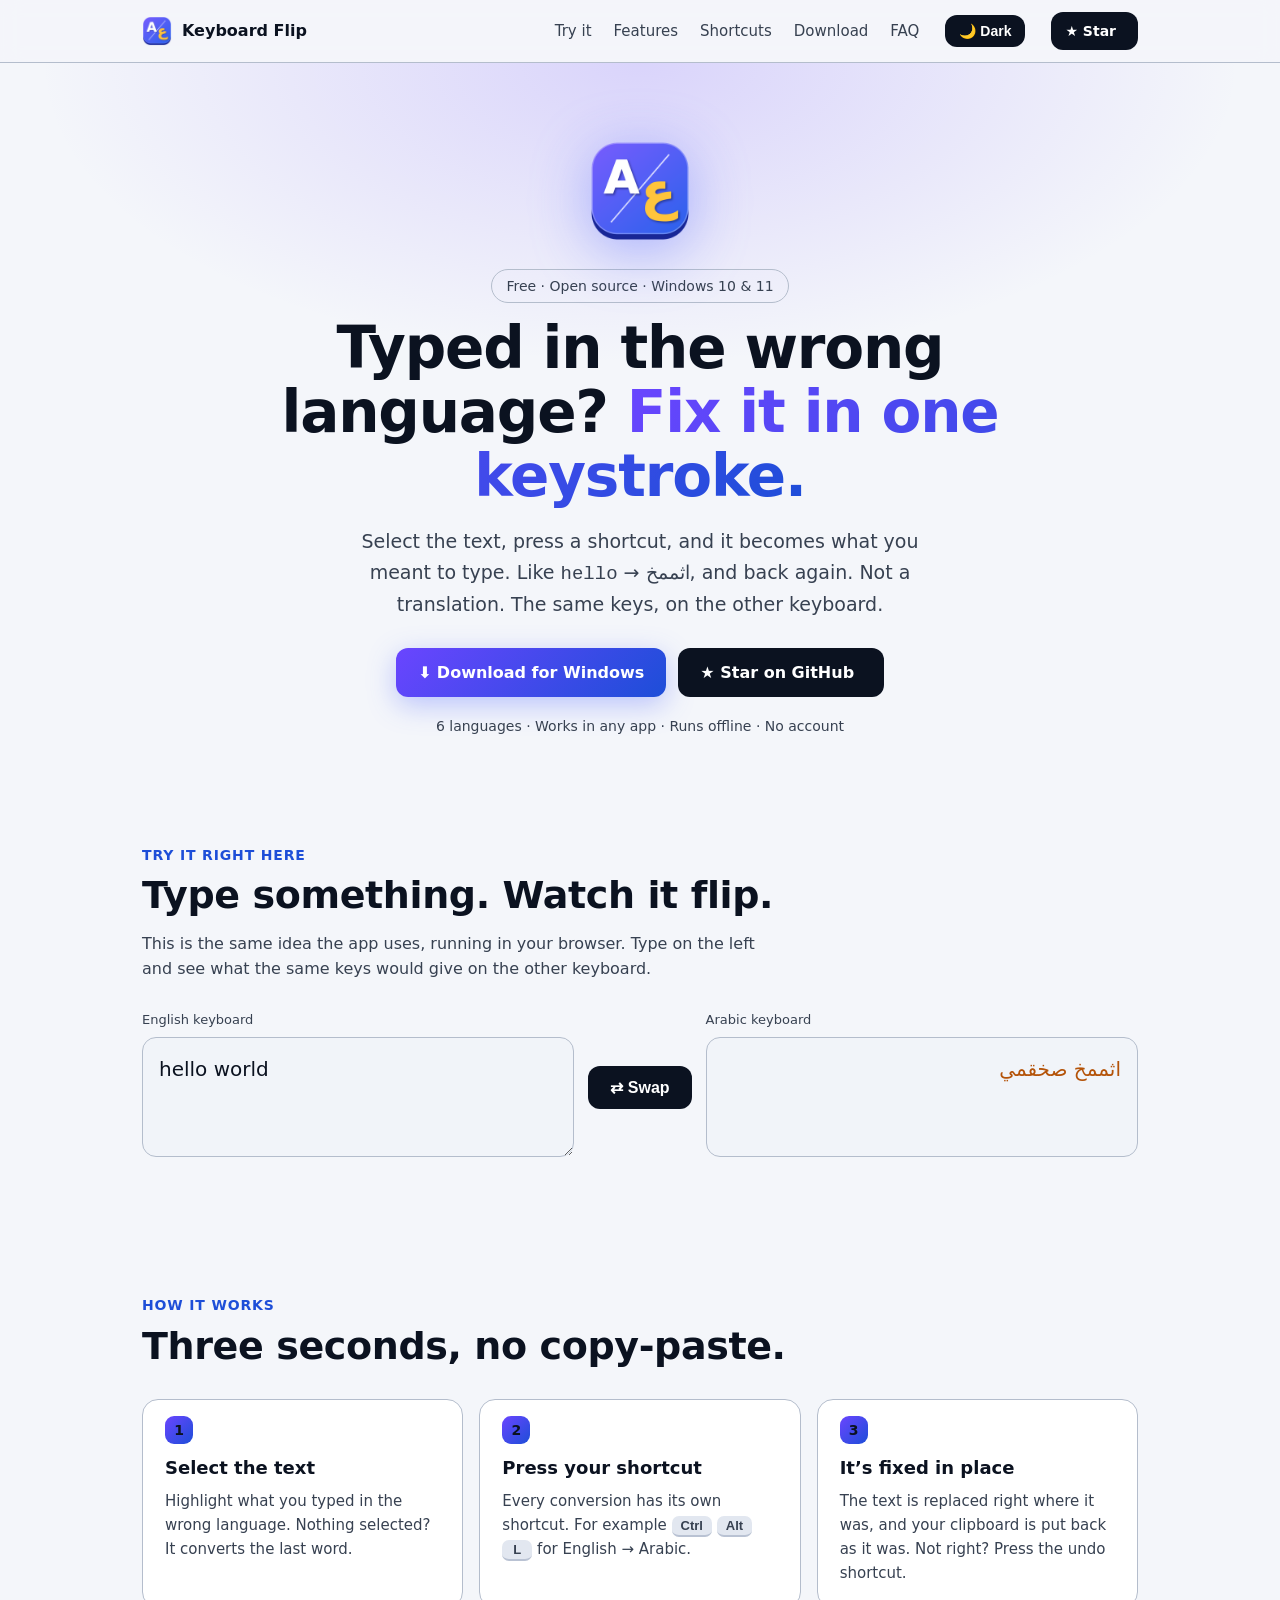
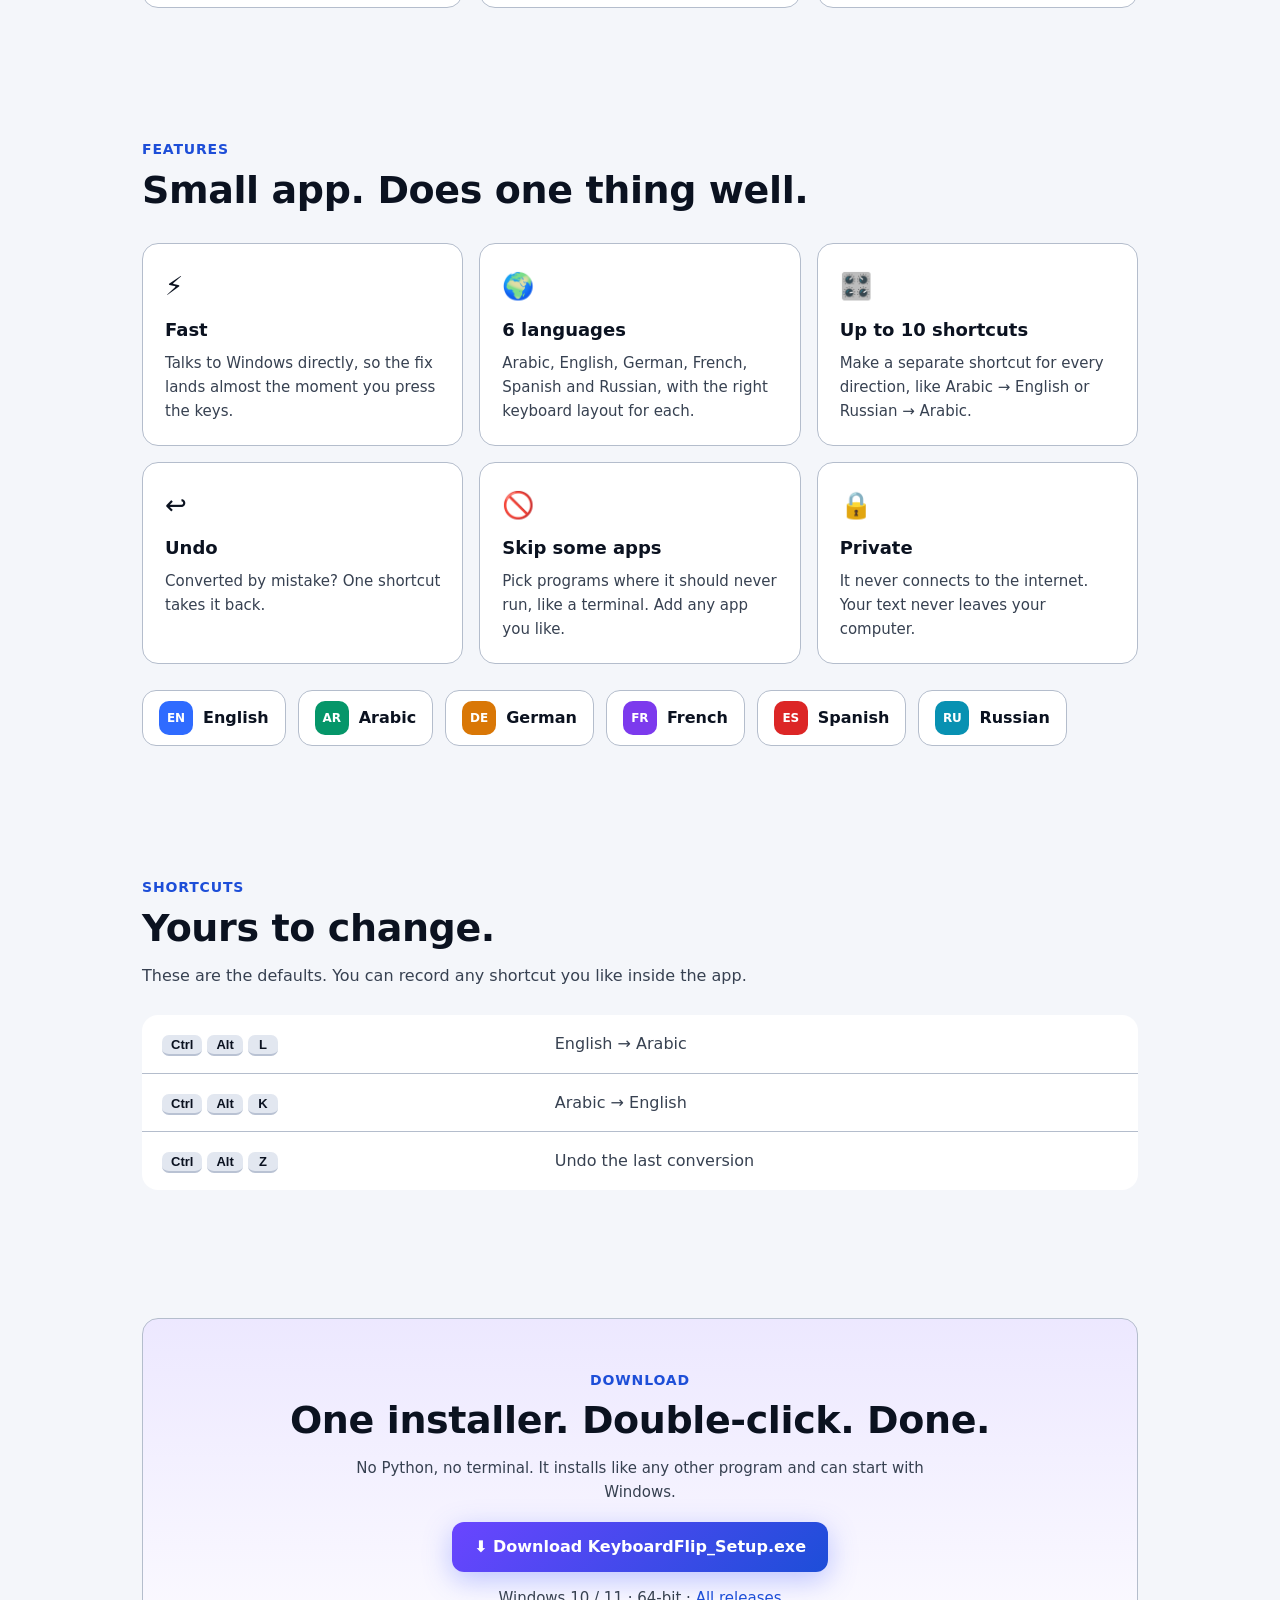
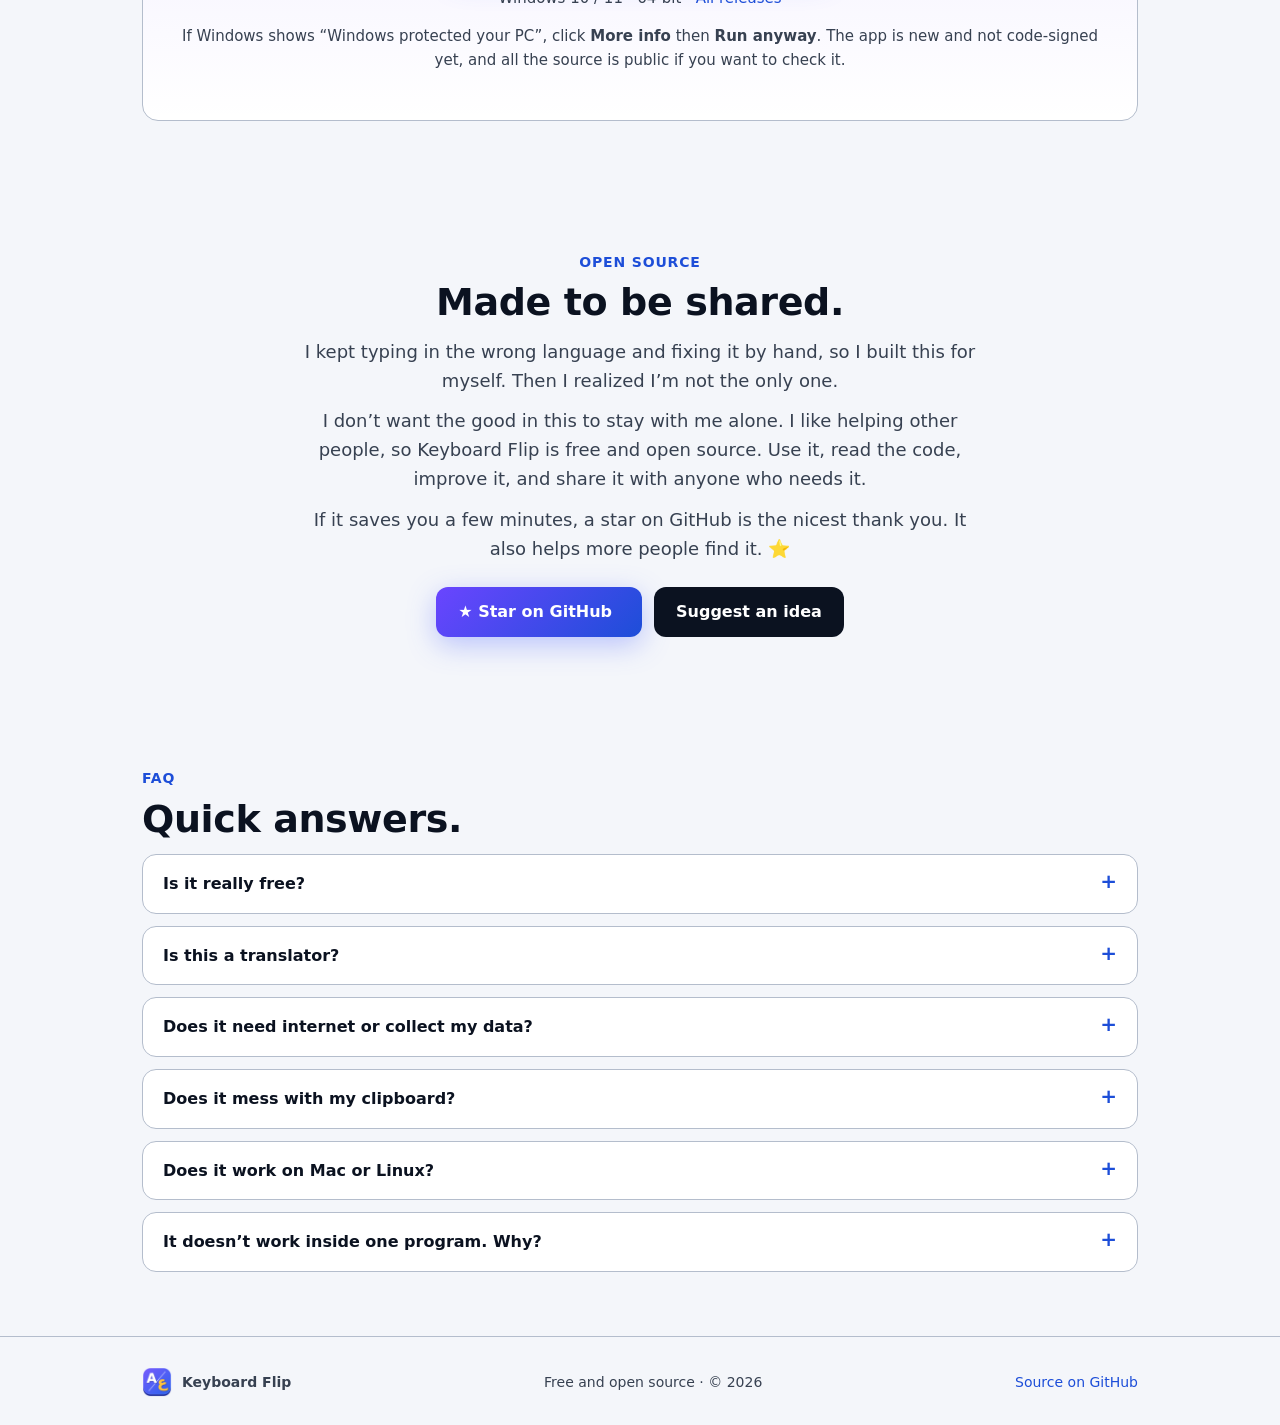
==== website/index.html @ e06ec310 "main" ====
<!DOCTYPE html>
<html lang="en">
<head>
<meta charset="utf-8">
<meta name="viewport" content="width=device-width, initial-scale=1">
<title>Keyboard Flip – Fix text typed in the wrong language</title>
<meta name="description" content="Typed in the wrong keyboard language? Select it, press a shortcut, and Keyboard Flip fixes it in place. Free, open-source Windows app for Arabic, English, German, French, Spanish and Russian.">
<meta property="og:title" content="Keyboard Flip">
<meta property="og:description" content="Fix text typed in the wrong keyboard language with one shortcut. Free and open source.">
<link rel="icon" href="logo.png">
<script>try{var t=localStorage.getItem("theme");if(!t)t=matchMedia("(prefers-color-scheme: light)").matches?"light":"dark";document.documentElement.dataset.theme=t}catch(e){document.documentElement.dataset.theme="dark"}</script>
<style>
:root{--bg:#0f1115;--card:#1a1d23;--line:#2a2e36;--text:#f3f4f6;--muted:#b8c0cc;--accent:#6d9bff;--amber:#ffc43d;--input:#12151a;--btn-bg:#fff;--btn-fg:#0b1220;--nav:rgba(15,17,21,.85);--kbd:#2b303a;--kbd-b:#1b1e25;--line-hover:#44495a;--grad:linear-gradient(135deg,#6a45ff,#1d4ed8);color-scheme:dark}
[data-theme="light"]{--bg:#f4f6fa;--card:#fff;--line:#b4bdcc;--text:#0b1220;--muted:#374151;--accent:#1d4ed8;--amber:#b45309;--input:#f1f4f9;--btn-bg:#0b1220;--btn-fg:#fff;--nav:rgba(244,246,250,.9);--kbd:#e2e7f0;--kbd-b:#b9c2d3;--line-hover:#9aa6bb;color-scheme:light}
*{box-sizing:border-box;margin:0}
html{scroll-behavior:smooth}
body{background:var(--bg);color:var(--text);font:16px/1.6 "Segoe UI",system-ui,-apple-system,Roboto,sans-serif}
a{color:inherit;text-decoration:none}
.wrap{max-width:1040px;margin:0 auto;padding:0 22px}
nav{position:sticky;top:0;z-index:5;background:var(--nav);backdrop-filter:blur(10px);border-bottom:1px solid var(--line)}
nav .wrap{display:flex;align-items:center;gap:26px;height:62px}
.brand{display:flex;align-items:center;gap:10px;font-weight:700}
.brand img{width:30px;height:30px}
nav .links{display:flex;gap:22px;margin-left:auto;color:var(--muted);font-size:15px}
nav .links a:hover{color:var(--text)}
.btn{display:inline-flex;align-items:center;gap:8px;padding:12px 22px;border-radius:12px;font-weight:600;border:0;background:var(--btn-bg);color:var(--btn-fg);transition:.15s;cursor:pointer;font-size:16px}
.btn:hover{opacity:.88;transform:translateY(-1px)}
.btn.primary{background:var(--grad);color:#fff;box-shadow:0 8px 28px rgba(76,100,255,.35)}
.btn.small{padding:8px 14px;font-size:14px}
.hero{padding:76px 0 40px;text-align:center;background:radial-gradient(600px 300px at 50% 0,rgba(124,92,255,.22),transparent)}
.hero img.logo{width:104px;height:104px;filter:drop-shadow(0 10px 30px rgba(80,100,255,.45))}
.pill{display:inline-block;margin:18px 0 14px;padding:5px 14px;border:1px solid var(--line);border-radius:99px;color:var(--muted);font-size:14px}
h1{font-size:clamp(34px,6vw,58px);line-height:1.1;letter-spacing:-.02em;max-width:780px;margin:0 auto}
h1 span{background:var(--grad);-webkit-background-clip:text;background-clip:text;color:transparent}
.lead{color:var(--muted);font-size:19px;max-width:620px;margin:18px auto 28px}
.cta{display:flex;gap:12px;justify-content:center;flex-wrap:wrap}
.meta{color:var(--muted);font-size:14px;margin-top:18px}
section{padding:64px 0}
.eyebrow{color:var(--accent);font-weight:600;font-size:14px;letter-spacing:.06em;text-transform:uppercase}
h2{font-size:clamp(26px,4vw,38px);line-height:1.2;margin:6px 0 12px;letter-spacing:-.01em}
.sub{color:var(--muted);max-width:620px}
.card{background:var(--card);border:1px solid var(--line);border-radius:16px;padding:22px}
.grid{display:grid;gap:16px;margin-top:30px}
.g3{grid-template-columns:repeat(auto-fit,minmax(260px,1fr))}
.card h3{font-size:18px;margin-bottom:6px}
.card p{color:var(--muted);font-size:15px}
.ico{font-size:26px;margin-bottom:8px}
.demo{display:grid;grid-template-columns:1fr auto 1fr;gap:14px;align-items:stretch;margin-top:28px}
.demo textarea,.demo .out{width:100%;min-height:120px;background:var(--input);border:1px solid var(--line);border-radius:14px;padding:16px;color:var(--text);font:20px/1.5 "Segoe UI",system-ui,sans-serif;resize:vertical}
.demo .out{color:var(--amber);white-space:pre-wrap;word-break:break-word}
.demo label{display:block;color:var(--muted);font-size:13px;margin-bottom:6px}
.swap{align-self:center}
kbd{display:inline-block;min-width:30px;padding:2px 9px;text-align:center;font:600 13px "Segoe UI",sans-serif;background:var(--kbd);border-radius:7px;border-bottom:2px solid var(--kbd-b)}
.steps{counter-reset:s}
.steps .card{position:relative;padding-top:54px}
.steps .card:before{counter-increment:s;content:counter(s);position:absolute;top:16px;left:22px;width:28px;height:28px;border-radius:9px;background:var(--grad);display:grid;place-items:center;font-weight:700;font-size:14px}
.chips{display:flex;flex-wrap:wrap;gap:12px;margin-top:26px}
.chip{display:flex;align-items:center;gap:10px;padding:10px 16px;background:var(--card);border:1px solid var(--line);border-radius:14px;font-weight:600}
.chip b{display:grid;place-items:center;width:34px;height:34px;border-radius:10px;font-size:12px;color:#fff}
table{width:100%;border-collapse:collapse;margin-top:26px;background:var(--card);border-radius:16px;overflow:hidden}
td{padding:16px 20px;border-bottom:1px solid var(--line);vertical-align:top}
tr:last-child td{border:0}
td:last-child{color:var(--muted)}
.table-wrap{overflow-x:auto}
.os{text-align:center;padding:48px 24px;background:linear-gradient(180deg,rgba(124,92,255,.14),transparent),var(--card)}
.os .btn{margin-top:18px}
.note{color:var(--muted);font-size:14px;margin-top:14px}
.love{text-align:center;max-width:720px;margin:0 auto}
.love p{color:var(--muted);font-size:18px;margin:12px 0}
.love .cta{margin-top:24px}
details{background:var(--card);border:1px solid var(--line);border-radius:14px;padding:16px 20px;margin-top:12px}
summary{cursor:pointer;font-weight:600;list-style:none;display:flex;justify-content:space-between;gap:12px}
summary:after{content:"+";color:var(--accent);font-size:20px;line-height:1}
details[open] summary:after{content:"–"}
details p{color:var(--muted);margin-top:10px}
footer{border-top:1px solid var(--line);padding:30px 0;color:var(--muted);font-size:14px}
footer .wrap{display:flex;justify-content:space-between;gap:14px;flex-wrap:wrap;align-items:center}
@media(max-width:760px){nav .links{display:none}nav #theme{margin-left:auto}.demo{grid-template-columns:1fr}.swap{justify-self:center}}
</style>
</head>
<body>

<nav><div class="wrap">
  <a class="brand" href="#top"><img src="logo.png" alt="Keyboard Flip logo">Keyboard Flip</a>
  <div class="links"><a href="#demo">Try it</a><a href="#features">Features</a><a href="#shortcuts">Shortcuts</a><a href="#download">Download</a><a href="#faq">FAQ</a></div>
  <button class="btn small" id="theme" type="button" aria-label="Switch between light and dark mode"></button>
  <a class="btn small" href="https://github.com/yousseifindx5/keyboard-flip" target="_blank" rel="noopener">★ Star <span id="starsNav"></span></a>
</div></nav>

<header class="hero" id="top"><div class="wrap">
  <img class="logo" src="logo.png" alt="Keyboard Flip logo">
  <div><span class="pill">Free · Open source · Windows 10 &amp; 11</span></div>
  <h1>Typed in the wrong language? <span>Fix it in one keystroke.</span></h1>
  <p class="lead">Select the text, press a shortcut, and it becomes what you meant to type. Like <code>hello</code> → <code>اثممخ</code>, and back again. Not a translation. The same keys, on the other keyboard.</p>
  <div class="cta">
    <a class="btn primary" href="#download">⬇ Download for Windows</a>
    <a class="btn" href="https://github.com/yousseifindx5/keyboard-flip" target="_blank" rel="noopener">★ Star on GitHub <span id="stars"></span></a>
  </div>
  <p class="meta">6 languages · Works in any app · Runs offline · No account</p>
</div></header>

<section id="demo"><div class="wrap">
  <span class="eyebrow">Try it right here</span>
  <h2>Type something. Watch it flip.</h2>
  <p class="sub">This is the same idea the app uses, running in your browser. Type on the left and see what the same keys would give on the other keyboard.</p>
  <div class="demo">
    <div><label id="fromLabel">English keyboard</label><textarea id="inp" spellcheck="false">hello world</textarea></div>
    <button class="btn swap" id="swap" type="button" title="Swap direction">⇄ Swap</button>
    <div><label id="toLabel">Arabic keyboard</label><div class="out" id="out" dir="auto"></div></div>
  </div>
</div></section>

<section id="how"><div class="wrap">
  <span class="eyebrow">How it works</span>
  <h2>Three seconds, no copy-paste.</h2>
  <div class="grid g3 steps">
    <div class="card"><h3>Select the text</h3><p>Highlight what you typed in the wrong language. Nothing selected? It converts the last word.</p></div>
    <div class="card"><h3>Press your shortcut</h3><p>Every conversion has its own shortcut. For example <kbd>Ctrl</kbd> <kbd>Alt</kbd> <kbd>L</kbd> for English → Arabic.</p></div>
    <div class="card"><h3>It’s fixed in place</h3><p>The text is replaced right where it was, and your clipboard is put back as it was. Not right? Press the undo shortcut.</p></div>
  </div>
</div></section>

<section id="features"><div class="wrap">
  <span class="eyebrow">Features</span>
  <h2>Small app. Does one thing well.</h2>
  <div class="grid g3">
    <div class="card"><div class="ico">⚡</div><h3>Fast</h3><p>Talks to Windows directly, so the fix lands almost the moment you press the keys.</p></div>
    <div class="card"><div class="ico">🌍</div><h3>6 languages</h3><p>Arabic, English, German, French, Spanish and Russian, with the right keyboard layout for each.</p></div>
    <div class="card"><div class="ico">🎛️</div><h3>Up to 10 shortcuts</h3><p>Make a separate shortcut for every direction, like Arabic → English or Russian → Arabic.</p></div>
    <div class="card"><div class="ico">↩️</div><h3>Undo</h3><p>Converted by mistake? One shortcut takes it back.</p></div>
    <div class="card"><div class="ico">🚫</div><h3>Skip some apps</h3><p>Pick programs where it should never run, like a terminal. Add any app you like.</p></div>
    <div class="card"><div class="ico">🔒</div><h3>Private</h3><p>It never connects to the internet. Your text never leaves your computer.</p></div>
  </div>
  <div class="chips">
    <div class="chip"><b style="background:#2f6bff">EN</b>English</div>
    <div class="chip"><b style="background:#059669">AR</b>Arabic</div>
    <div class="chip"><b style="background:#d97706">DE</b>German</div>
    <div class="chip"><b style="background:#7c3aed">FR</b>French</div>
    <div class="chip"><b style="background:#dc2626">ES</b>Spanish</div>
    <div class="chip"><b style="background:#0891b2">RU</b>Russian</div>
  </div>
</div></section>

<section id="shortcuts"><div class="wrap">
  <span class="eyebrow">Shortcuts</span>
  <h2>Yours to change.</h2>
  <p class="sub">These are the defaults. You can record any shortcut you like inside the app.</p>
  <div class="table-wrap"><table>
    <tr><td><kbd>Ctrl</kbd> <kbd>Alt</kbd> <kbd>L</kbd></td><td>English → Arabic</td></tr>
    <tr><td><kbd>Ctrl</kbd> <kbd>Alt</kbd> <kbd>K</kbd></td><td>Arabic → English</td></tr>
    <tr><td><kbd>Ctrl</kbd> <kbd>Alt</kbd> <kbd>Z</kbd></td><td>Undo the last conversion</td></tr>
  </table></div>
</div></section>

<section id="download"><div class="wrap">
  <div class="card os">
    <span class="eyebrow">Download</span>
    <h2>One installer. Double-click. Done.</h2>
    <p class="sub" style="margin:0 auto">No Python, no terminal. It installs like any other program and can start with Windows.</p>
    <a class="btn primary" href="https://github.com/yousseifindx5/keyboard-flip/releases/latest/download/KeyboardFlip_Setup.exe">⬇ Download KeyboardFlip_Setup.exe</a>
    <p class="note">Windows 10 / 11 · 64-bit · <a href="https://github.com/yousseifindx5/keyboard-flip/releases/latest" target="_blank" rel="noopener" style="color:var(--accent)">All releases</a></p>
    <p class="note">If Windows shows “Windows protected your PC”, click <b>More info</b> then <b>Run anyway</b>. The app is new and not code-signed yet, and all the source is public if you want to check it.</p>
  </div>
</div></section>

<section id="open"><div class="wrap love">
  <span class="eyebrow">Open source</span>
  <h2>Made to be shared.</h2>
  <p>I kept typing in the wrong language and fixing it by hand, so I built this for myself. Then I realized I’m not the only one.</p>
  <p>I don’t want the good in this to stay with me alone. I like helping other people, so Keyboard Flip is free and open source. Use it, read the code, improve it, and share it with anyone who needs it.</p>
  <p>If it saves you a few minutes, a star on GitHub is the nicest thank you. It also helps more people find it. ⭐</p>
  <div class="cta">
    <a class="btn primary" href="https://github.com/yousseifindx5/keyboard-flip" target="_blank" rel="noopener">★ Star on GitHub <span id="starsBig"></span></a>
    <a class="btn" href="mailto:yousseifindx5@gmail.com?subject=Keyboard%20Flip%20idea">Suggest an idea</a>
  </div>
</div></section>

<section id="faq"><div class="wrap">
  <span class="eyebrow">FAQ</span>
  <h2>Quick answers.</h2>
  <details><summary>Is it really free?</summary><p>Yes. It’s free and open source. No ads, no account, no paid version.</p></details>
  <details><summary>Is this a translator?</summary><p>No. It doesn’t change the meaning. It re-types the same key presses on another keyboard layout, which is exactly what you need after typing with the wrong language on.</p></details>
  <details><summary>Does it need internet or collect my data?</summary><p>No. It works fully offline and never sends your text anywhere. It only reads your selection when you press the shortcut.</p></details>
  <details><summary>Does it mess with my clipboard?</summary><p>It briefly uses the clipboard to copy and paste, then restores your previous text. Images or files you had copied are not restored.</p></details>
  <details><summary>Does it work on Mac or Linux?</summary><p>Not yet. For now it’s Windows 10 and 11 only.</p></details>
  <details><summary>It doesn’t work inside one program. Why?</summary><p>Programs running as Administrator block other apps from sending keys to them. Run Keyboard Flip as Administrator too, or check that the program isn’t in your excluded list.</p></details>
</div></section>

<footer><div class="wrap">
  <a class="brand" href="#top"><img src="logo.png" alt="">Keyboard Flip</a>
  <span>Free and open source · © <span id="year">2026</span></span>
  <a href="https://github.com/yousseifindx5/keyboard-flip" target="_blank" rel="noopener" style="color:var(--accent)">Source on GitHub</a>
</div></footer>

<script>
// ---- live demo: same keys, other keyboard (English US <-> Arabic 101, lowercase keys)
var EN="` 1 2 3 4 5 6 7 8 9 0 - = q w e r t y u i o p [ ] \\ a s d f g h j k l ; ' z x c v b n m , . /".split(" ");
var AR="ذ 1 2 3 4 5 6 7 8 9 0 - = ض ص ث ق ف غ ع ه خ ح ج د \\ ش س ي ب ل ا ت ن م ك ط ئ ء ؤ ر لا ى ة و ز ظ".split(" ");
var toAr={},toEn={};
EN.forEach(function(k,i){toAr[k]=AR[i];if(/[^\d\-=\\]/.test(AR[i]))toEn[AR[i]]=k});
var dir="en", inp=document.getElementById("inp"), out=document.getElementById("out");
function conv(t){
  var m=dir==="en"?toAr:toEn,r="",i=0;
  while(i<t.length){
    var two=t.substr(i,2);
    if(dir==="ar"&&toEn[two]){r+=toEn[two];i+=2;continue}
    var c=t[i],l=dir==="en"?c.toLowerCase():c;
    r+=m.hasOwnProperty(l)?m[l]:c;i++;
  }
  return r;
}
function render(){
  out.textContent=conv(inp.value);
  document.getElementById("fromLabel").textContent=dir==="en"?"English keyboard":"Arabic keyboard";
  document.getElementById("toLabel").textContent=dir==="en"?"Arabic keyboard":"English keyboard";
  inp.dir=dir==="en"?"ltr":"rtl";
}
inp.addEventListener("input",render);
document.getElementById("swap").addEventListener("click",function(){
  var o=conv(inp.value);dir=dir==="en"?"ar":"en";inp.value=o;render();
});
render();

// ---- GitHub star count (fails silently if offline or rate-limited)
fetch("https://api.github.com/repos/yousseifindx5/keyboard-flip").then(function(r){return r.json()}).then(function(d){
  if(typeof d.stargazers_count==="number"){
    ["stars","starsNav","starsBig"].forEach(function(id){
      var e=document.getElementById(id);if(e)e.textContent="· "+d.stargazers_count;
    });
  }
}).catch(function(){});
document.getElementById("year").textContent=new Date().getFullYear();

// ---- light / dark toggle (remembers your choice)
var themeBtn=document.getElementById("theme");
function paintTheme(){var light=document.documentElement.dataset.theme==="light";themeBtn.textContent=light?"🌙 Dark":"☀️ Light";themeBtn.title=light?"Switch to dark mode":"Switch to light mode"}
themeBtn.addEventListener("click",function(){
  var next=document.documentElement.dataset.theme==="light"?"dark":"light";
  document.documentElement.dataset.theme=next;
  try{localStorage.setItem("theme",next)}catch(e){}
  paintTheme();
});
paintTheme();
</script>
</body>
</html>
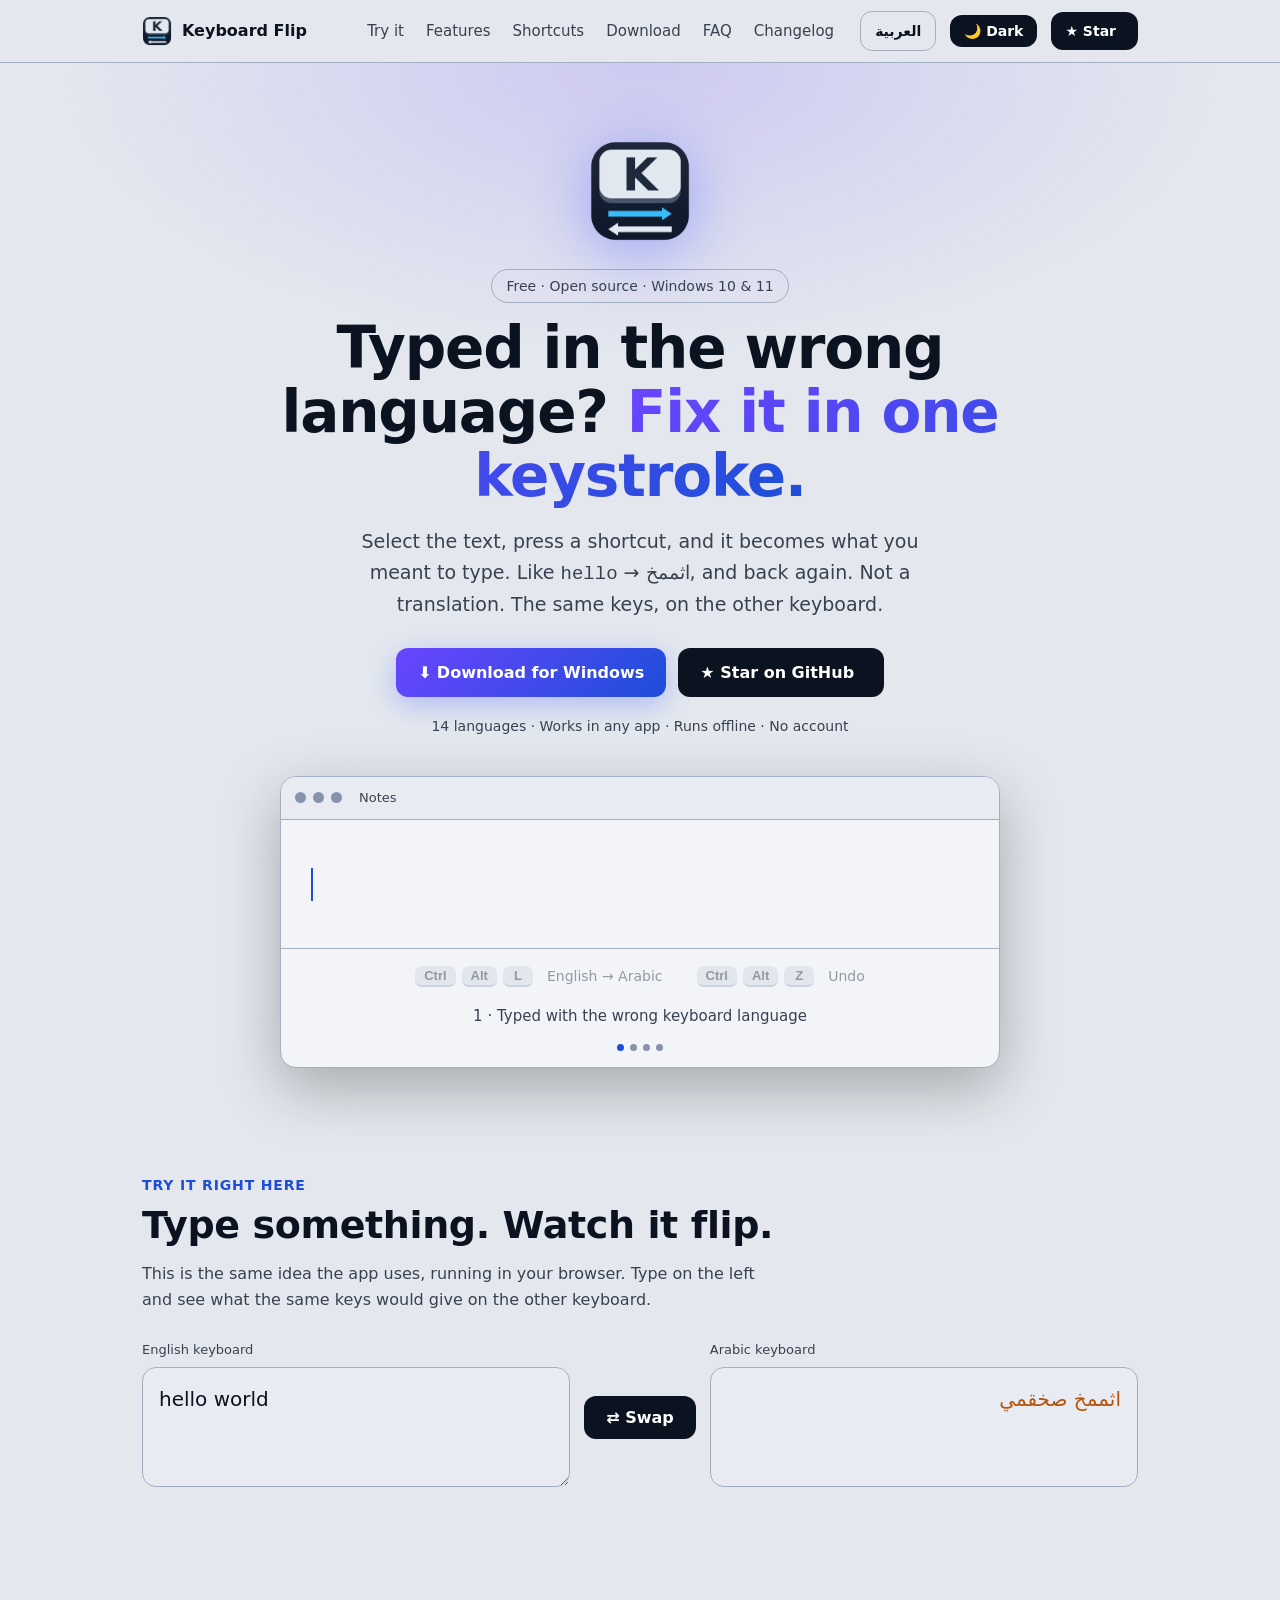
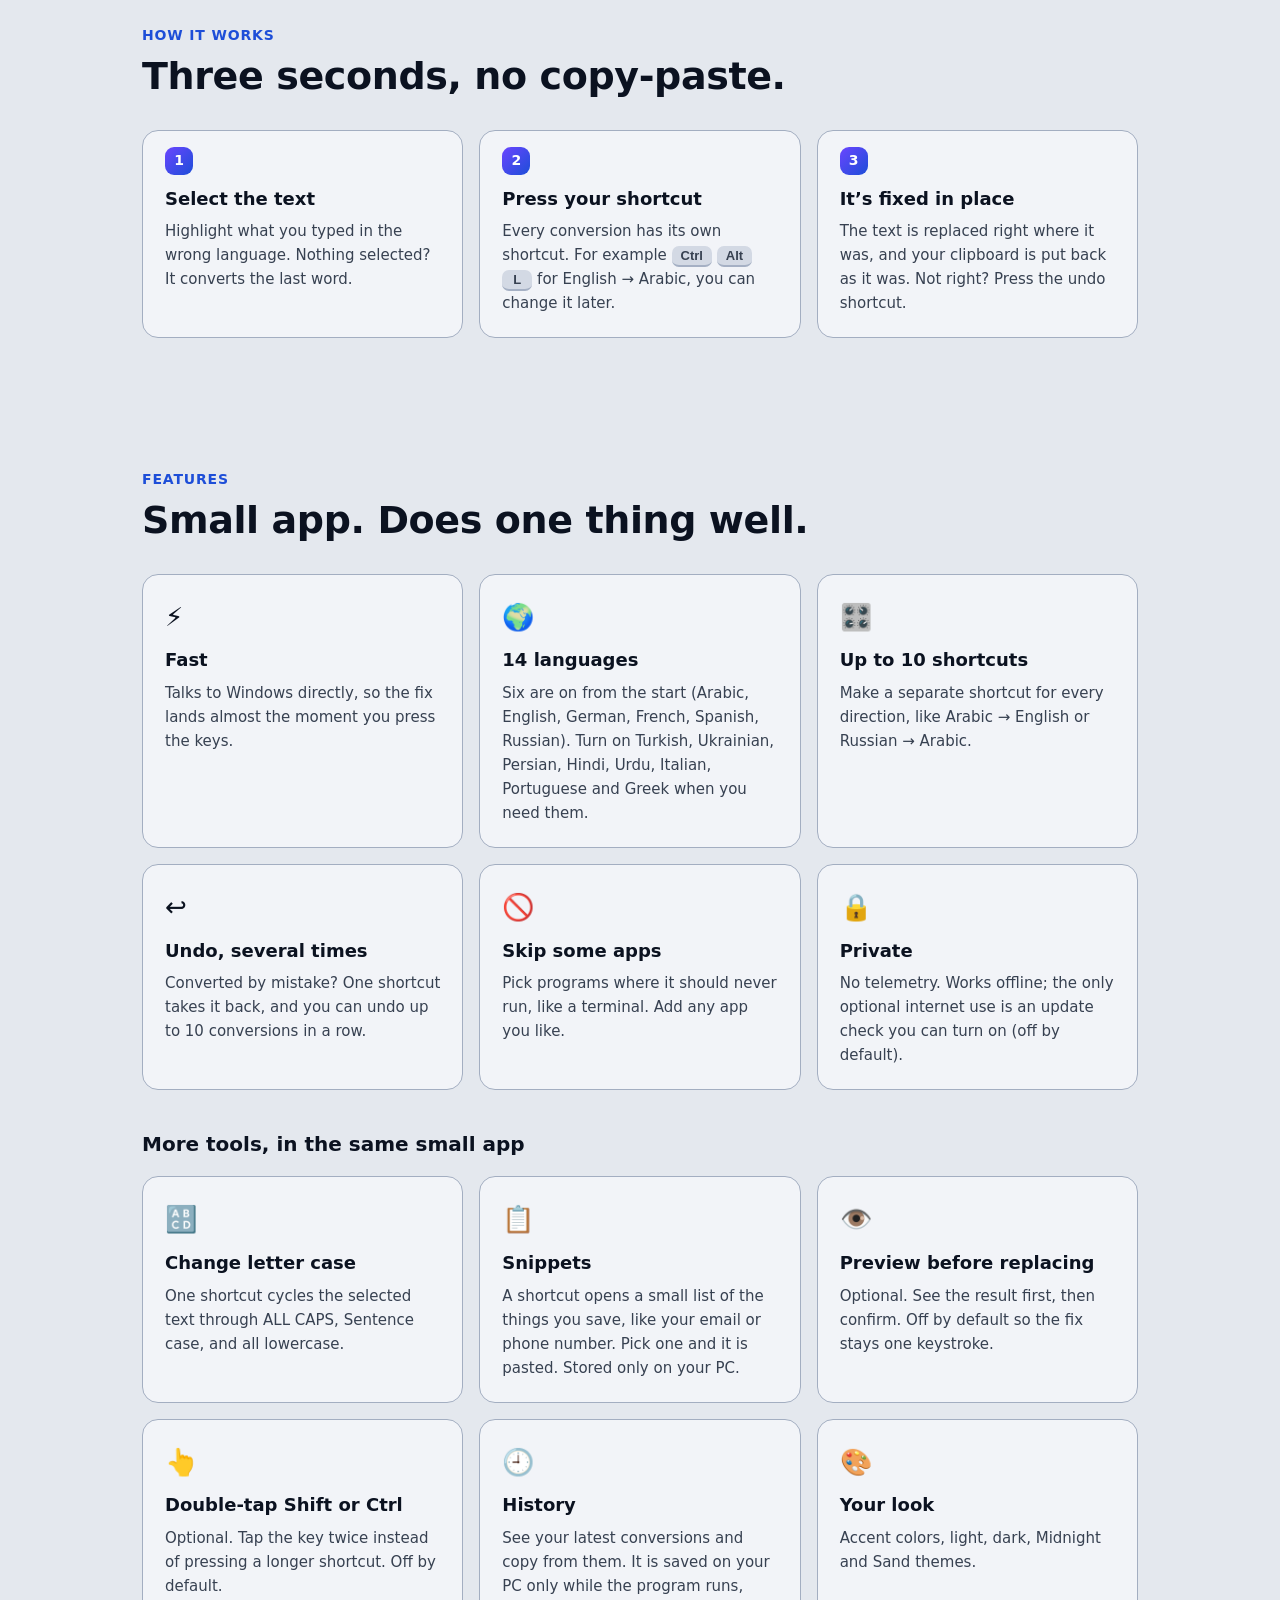
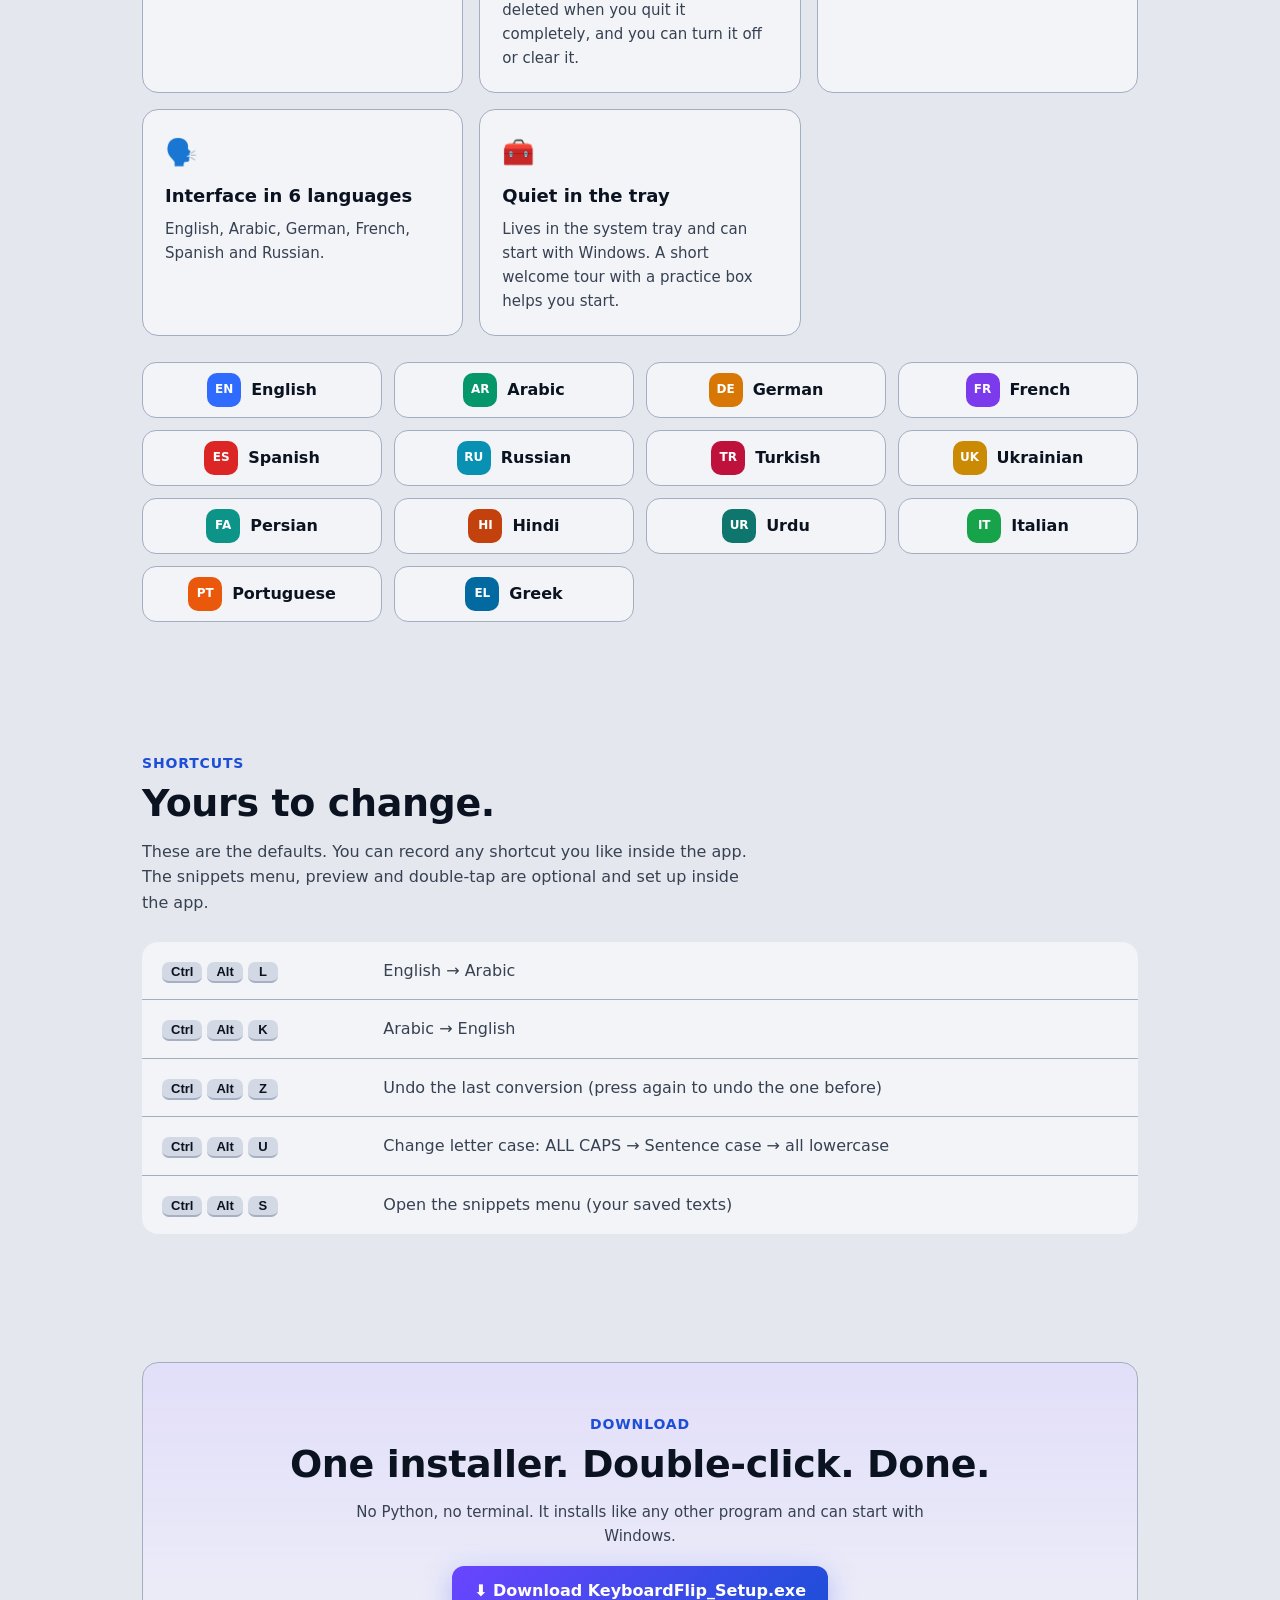
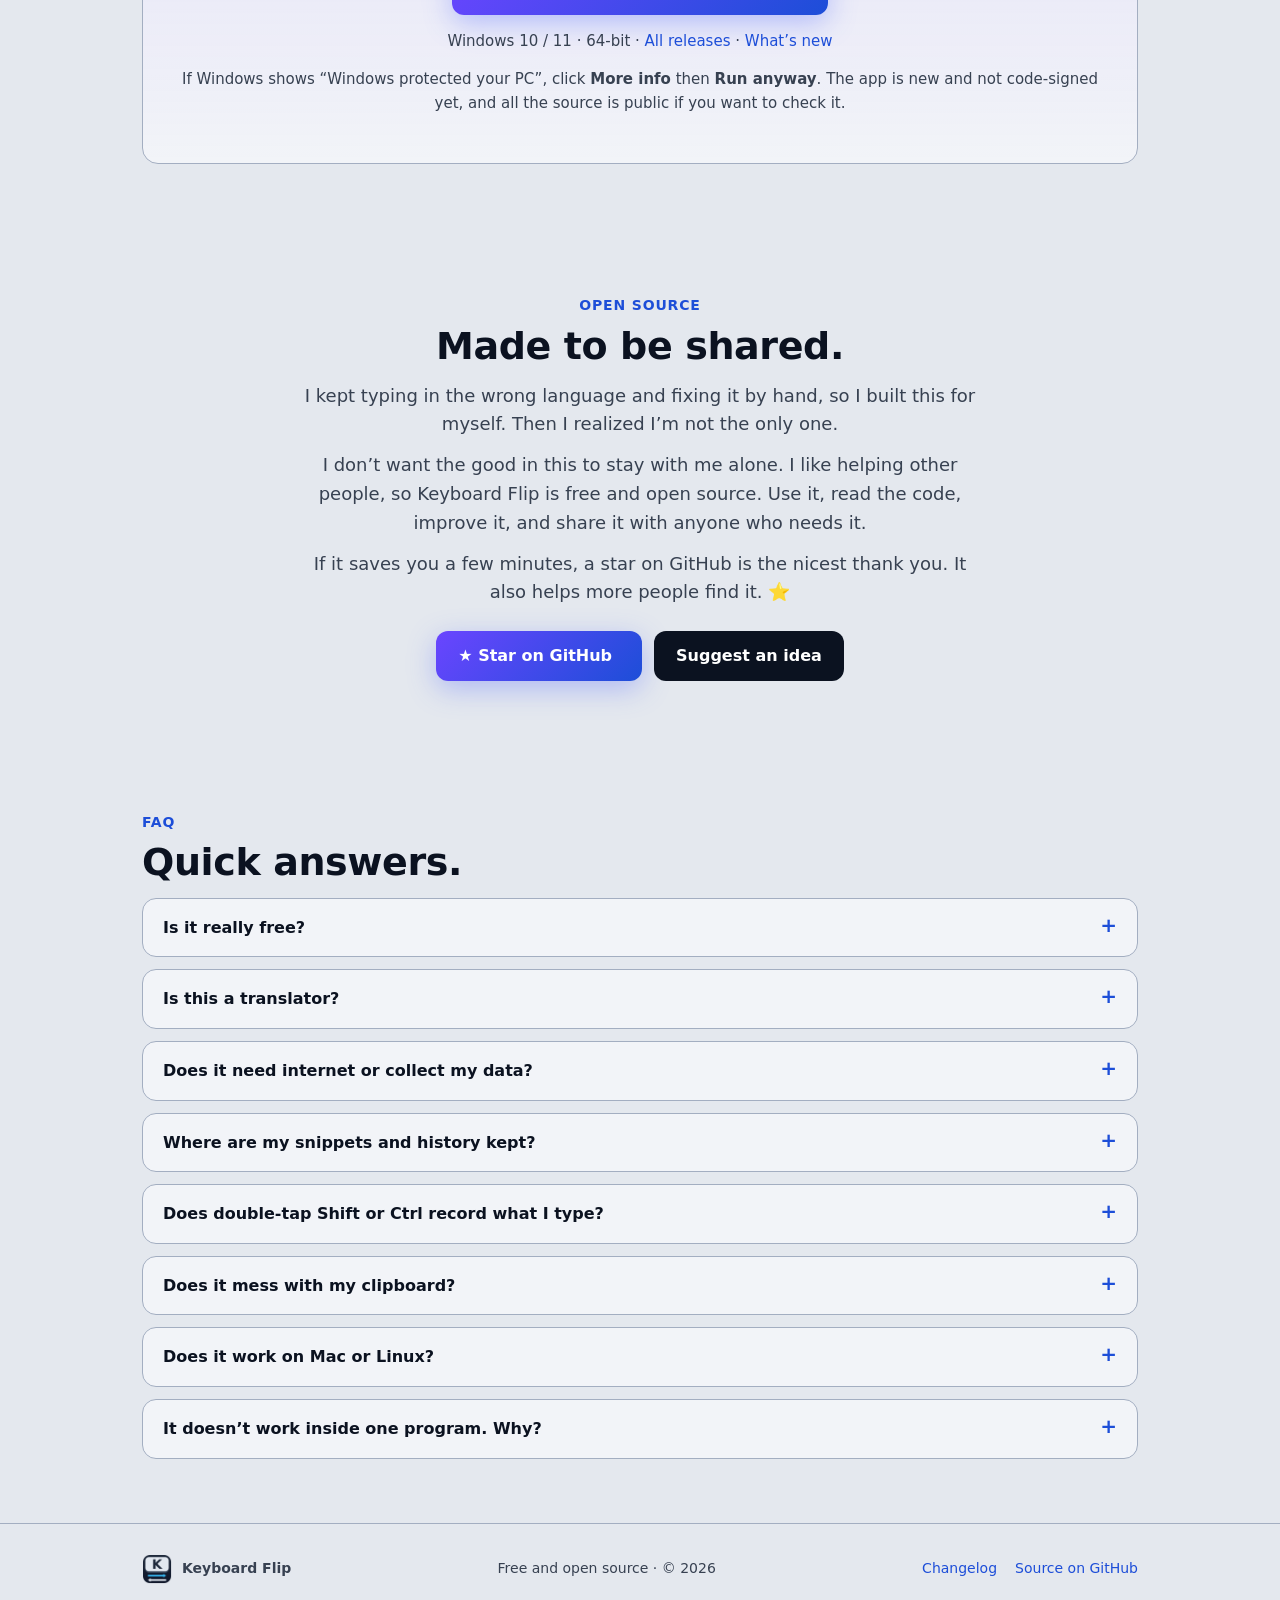
==== commit ba4dc8aa: "Keyboard Flip 1.1.0" ====
--- a/website/index.html
+++ b/website/index.html
@@ -4,87 +4,25 @@
 <meta charset="utf-8">
 <meta name="viewport" content="width=device-width, initial-scale=1">
 <title>Keyboard Flip – Fix text typed in the wrong language</title>
-<meta name="description" content="Typed in the wrong keyboard language? Select it, press a shortcut, and Keyboard Flip fixes it in place. Free, open-source Windows app for Arabic, English, German, French, Spanish and Russian.">
+<meta name="description" content="Typed in the wrong keyboard language? Select it, press a shortcut, and Keyboard Flip fixes it in place. Free, open-source Windows app for Arabic, English, German, French, Spanish, Russian and more.">
 <meta property="og:title" content="Keyboard Flip">
 <meta property="og:description" content="Fix text typed in the wrong keyboard language with one shortcut. Free and open source.">
+<link rel="canonical" href="https://keyboard-flip.vercel.app/">
+<link rel="alternate" hreflang="en" href="https://keyboard-flip.vercel.app/">
+<link rel="alternate" hreflang="ar" href="https://keyboard-flip.vercel.app/ar/">
+<link rel="alternate" hreflang="x-default" href="https://keyboard-flip.vercel.app/">
 <link rel="icon" href="logo.png">
 <script>try{var t=localStorage.getItem("theme");if(!t)t=matchMedia("(prefers-color-scheme: light)").matches?"light":"dark";document.documentElement.dataset.theme=t}catch(e){document.documentElement.dataset.theme="dark"}</script>
-<style>
-:root{--bg:#0f1115;--card:#1a1d23;--line:#2a2e36;--text:#f3f4f6;--muted:#b8c0cc;--accent:#6d9bff;--amber:#ffc43d;--input:#12151a;--btn-bg:#fff;--btn-fg:#0b1220;--nav:rgba(15,17,21,.85);--kbd:#2b303a;--kbd-b:#1b1e25;--line-hover:#44495a;--grad:linear-gradient(135deg,#6a45ff,#1d4ed8);color-scheme:dark}
-[data-theme="light"]{--bg:#f4f6fa;--card:#fff;--line:#b4bdcc;--text:#0b1220;--muted:#374151;--accent:#1d4ed8;--amber:#b45309;--input:#f1f4f9;--btn-bg:#0b1220;--btn-fg:#fff;--nav:rgba(244,246,250,.9);--kbd:#e2e7f0;--kbd-b:#b9c2d3;--line-hover:#9aa6bb;color-scheme:light}
-*{box-sizing:border-box;margin:0}
-html{scroll-behavior:smooth}
-body{background:var(--bg);color:var(--text);font:16px/1.6 "Segoe UI",system-ui,-apple-system,Roboto,sans-serif}
-a{color:inherit;text-decoration:none}
-.wrap{max-width:1040px;margin:0 auto;padding:0 22px}
-nav{position:sticky;top:0;z-index:5;background:var(--nav);backdrop-filter:blur(10px);border-bottom:1px solid var(--line)}
-nav .wrap{display:flex;align-items:center;gap:26px;height:62px}
-.brand{display:flex;align-items:center;gap:10px;font-weight:700}
-.brand img{width:30px;height:30px}
-nav .links{display:flex;gap:22px;margin-left:auto;color:var(--muted);font-size:15px}
-nav .links a:hover{color:var(--text)}
-.btn{display:inline-flex;align-items:center;gap:8px;padding:12px 22px;border-radius:12px;font-weight:600;border:0;background:var(--btn-bg);color:var(--btn-fg);transition:.15s;cursor:pointer;font-size:16px}
-.btn:hover{opacity:.88;transform:translateY(-1px)}
-.btn.primary{background:var(--grad);color:#fff;box-shadow:0 8px 28px rgba(76,100,255,.35)}
-.btn.small{padding:8px 14px;font-size:14px}
-.hero{padding:76px 0 40px;text-align:center;background:radial-gradient(600px 300px at 50% 0,rgba(124,92,255,.22),transparent)}
-.hero img.logo{width:104px;height:104px;filter:drop-shadow(0 10px 30px rgba(80,100,255,.45))}
-.pill{display:inline-block;margin:18px 0 14px;padding:5px 14px;border:1px solid var(--line);border-radius:99px;color:var(--muted);font-size:14px}
-h1{font-size:clamp(34px,6vw,58px);line-height:1.1;letter-spacing:-.02em;max-width:780px;margin:0 auto}
-h1 span{background:var(--grad);-webkit-background-clip:text;background-clip:text;color:transparent}
-.lead{color:var(--muted);font-size:19px;max-width:620px;margin:18px auto 28px}
-.cta{display:flex;gap:12px;justify-content:center;flex-wrap:wrap}
-.meta{color:var(--muted);font-size:14px;margin-top:18px}
-section{padding:64px 0}
-.eyebrow{color:var(--accent);font-weight:600;font-size:14px;letter-spacing:.06em;text-transform:uppercase}
-h2{font-size:clamp(26px,4vw,38px);line-height:1.2;margin:6px 0 12px;letter-spacing:-.01em}
-.sub{color:var(--muted);max-width:620px}
-.card{background:var(--card);border:1px solid var(--line);border-radius:16px;padding:22px}
-.grid{display:grid;gap:16px;margin-top:30px}
-.g3{grid-template-columns:repeat(auto-fit,minmax(260px,1fr))}
-.card h3{font-size:18px;margin-bottom:6px}
-.card p{color:var(--muted);font-size:15px}
-.ico{font-size:26px;margin-bottom:8px}
-.demo{display:grid;grid-template-columns:1fr auto 1fr;gap:14px;align-items:stretch;margin-top:28px}
-.demo textarea,.demo .out{width:100%;min-height:120px;background:var(--input);border:1px solid var(--line);border-radius:14px;padding:16px;color:var(--text);font:20px/1.5 "Segoe UI",system-ui,sans-serif;resize:vertical}
-.demo .out{color:var(--amber);white-space:pre-wrap;word-break:break-word}
-.demo label{display:block;color:var(--muted);font-size:13px;margin-bottom:6px}
-.swap{align-self:center}
-kbd{display:inline-block;min-width:30px;padding:2px 9px;text-align:center;font:600 13px "Segoe UI",sans-serif;background:var(--kbd);border-radius:7px;border-bottom:2px solid var(--kbd-b)}
-.steps{counter-reset:s}
-.steps .card{position:relative;padding-top:54px}
-.steps .card:before{counter-increment:s;content:counter(s);position:absolute;top:16px;left:22px;width:28px;height:28px;border-radius:9px;background:var(--grad);display:grid;place-items:center;font-weight:700;font-size:14px}
-.chips{display:flex;flex-wrap:wrap;gap:12px;margin-top:26px}
-.chip{display:flex;align-items:center;gap:10px;padding:10px 16px;background:var(--card);border:1px solid var(--line);border-radius:14px;font-weight:600}
-.chip b{display:grid;place-items:center;width:34px;height:34px;border-radius:10px;font-size:12px;color:#fff}
-table{width:100%;border-collapse:collapse;margin-top:26px;background:var(--card);border-radius:16px;overflow:hidden}
-td{padding:16px 20px;border-bottom:1px solid var(--line);vertical-align:top}
-tr:last-child td{border:0}
-td:last-child{color:var(--muted)}
-.table-wrap{overflow-x:auto}
-.os{text-align:center;padding:48px 24px;background:linear-gradient(180deg,rgba(124,92,255,.14),transparent),var(--card)}
-.os .btn{margin-top:18px}
-.note{color:var(--muted);font-size:14px;margin-top:14px}
-.love{text-align:center;max-width:720px;margin:0 auto}
-.love p{color:var(--muted);font-size:18px;margin:12px 0}
-.love .cta{margin-top:24px}
-details{background:var(--card);border:1px solid var(--line);border-radius:14px;padding:16px 20px;margin-top:12px}
-summary{cursor:pointer;font-weight:600;list-style:none;display:flex;justify-content:space-between;gap:12px}
-summary:after{content:"+";color:var(--accent);font-size:20px;line-height:1}
-details[open] summary:after{content:"–"}
-details p{color:var(--muted);margin-top:10px}
-footer{border-top:1px solid var(--line);padding:30px 0;color:var(--muted);font-size:14px}
-footer .wrap{display:flex;justify-content:space-between;gap:14px;flex-wrap:wrap;align-items:center}
-@media(max-width:760px){nav .links{display:none}nav #theme{margin-left:auto}.demo{grid-template-columns:1fr}.swap{justify-self:center}}
-</style>
+<link rel="stylesheet" href="style.css">
 </head>
 <body>
 
 <nav><div class="wrap">
   <a class="brand" href="#top"><img src="logo.png" alt="Keyboard Flip logo">Keyboard Flip</a>
-  <div class="links"><a href="#demo">Try it</a><a href="#features">Features</a><a href="#shortcuts">Shortcuts</a><a href="#download">Download</a><a href="#faq">FAQ</a></div>
-  <button class="btn small" id="theme" type="button" aria-label="Switch between light and dark mode"></button>
-  <a class="btn small" href="https://github.com/yousseifindx5/keyboard-flip" target="_blank" rel="noopener">★ Star <span id="starsNav"></span></a>
+  <div class="links"><a href="#demo">Try it</a><a href="#features">Features</a><a href="#shortcuts">Shortcuts</a><a href="#download">Download</a><a href="#faq">FAQ</a><a href="changelog.html">Changelog</a></div>
+  <a class="btn small ghost lang" href="ar/index.html" hreflang="ar" lang="ar" dir="rtl">العربية</a>
+  <button class="btn small" id="theme" type="button" aria-label="Switch between light and dark mode" data-to-dark="🌙 Dark" data-to-light="☀️ Light" data-title-dark="Switch to dark mode" data-title-light="Switch to light mode"></button>
+  <a class="btn small nav-star" href="https://github.com/yousseifindx5/keyboard-flip" target="_blank" rel="noopener">★ Star <span id="starsNav"></span></a>
 </div></nav>
 
 <header class="hero" id="top"><div class="wrap">
@@ -96,14 +34,28 @@
     <a class="btn primary" href="#download">⬇ Download for Windows</a>
     <a class="btn" href="https://github.com/yousseifindx5/keyboard-flip" target="_blank" rel="noopener">★ Star on GitHub <span id="stars"></span></a>
   </div>
-  <p class="meta">6 languages · Works in any app · Runs offline · No account</p>
+  <p class="meta">14 languages · Works in any app · Runs offline · No account</p>
+
+  <div class="anim" id="anim" role="img" aria-label="Animated demonstration (not a screen recording): the text hello world is typed on the wrong keyboard, selected, and Ctrl+Alt+L turns it into Arabic. Ctrl+Alt+Z then undoes it."
+       data-c0="1 · Typed with the wrong keyboard language" data-c1="2 · Select the text" data-c2="3 · Press the shortcut. It is fixed in place" data-c3="Not right? Press undo">
+    <div class="win">
+      <div class="bar"><i></i><i></i><i></i><span>Notes</span></div>
+      <div class="body" id="animBody"><span class="txt"><span class="selbg" id="animSel"></span><b id="animTxt">اثممخ صخقمي</b></span><span class="caret" id="animCaret" style="visibility:hidden"></span></div>
+      <div class="keys">
+        <div class="kg" id="animK1"><kbd>Ctrl</kbd><kbd>Alt</kbd><kbd>L</kbd><em>English → Arabic</em></div>
+        <div class="kg" id="animK2"><kbd>Ctrl</kbd><kbd>Alt</kbd><kbd>Z</kbd><em>Undo</em></div>
+      </div>
+      <div class="cap" id="animCap">3 · Press the shortcut. It is fixed in place</div>
+      <div class="dots"><i></i><i></i><i class="on"></i><i></i></div>
+    </div>
+  </div>
 </div></header>
 
 <section id="demo"><div class="wrap">
   <span class="eyebrow">Try it right here</span>
   <h2>Type something. Watch it flip.</h2>
   <p class="sub">This is the same idea the app uses, running in your browser. Type on the left and see what the same keys would give on the other keyboard.</p>
-  <div class="demo">
+  <div class="demo" id="converter" data-lbl-en="English keyboard" data-lbl-ar="Arabic keyboard">
     <div><label id="fromLabel">English keyboard</label><textarea id="inp" spellcheck="false">hello world</textarea></div>
     <button class="btn swap" id="swap" type="button" title="Swap direction">⇄ Swap</button>
     <div><label id="toLabel">Arabic keyboard</label><div class="out" id="out" dir="auto"></div></div>
@@ -115,7 +67,7 @@
   <h2>Three seconds, no copy-paste.</h2>
   <div class="grid g3 steps">
     <div class="card"><h3>Select the text</h3><p>Highlight what you typed in the wrong language. Nothing selected? It converts the last word.</p></div>
-    <div class="card"><h3>Press your shortcut</h3><p>Every conversion has its own shortcut. For example <kbd>Ctrl</kbd> <kbd>Alt</kbd> <kbd>L</kbd> for English → Arabic.</p></div>
+    <div class="card"><h3>Press your shortcut</h3><p>Every conversion has its own shortcut. For example <kbd>Ctrl</kbd> <kbd>Alt</kbd> <kbd>L</kbd> for English → Arabic, you can change it later.</p></div>
     <div class="card"><h3>It’s fixed in place</h3><p>The text is replaced right where it was, and your clipboard is put back as it was. Not right? Press the undo shortcut.</p></div>
   </div>
 </div></section>
@@ -125,12 +77,25 @@
   <h2>Small app. Does one thing well.</h2>
   <div class="grid g3">
     <div class="card"><div class="ico">⚡</div><h3>Fast</h3><p>Talks to Windows directly, so the fix lands almost the moment you press the keys.</p></div>
-    <div class="card"><div class="ico">🌍</div><h3>6 languages</h3><p>Arabic, English, German, French, Spanish and Russian, with the right keyboard layout for each.</p></div>
+    <div class="card"><div class="ico">🌍</div><h3>14 languages</h3><p>Six are on from the start (Arabic, English, German, French, Spanish, Russian). Turn on Turkish, Ukrainian, Persian, Hindi, Urdu, Italian, Portuguese and Greek when you need them.</p></div>
     <div class="card"><div class="ico">🎛️</div><h3>Up to 10 shortcuts</h3><p>Make a separate shortcut for every direction, like Arabic → English or Russian → Arabic.</p></div>
-    <div class="card"><div class="ico">↩️</div><h3>Undo</h3><p>Converted by mistake? One shortcut takes it back.</p></div>
+    <div class="card"><div class="ico">↩️</div><h3>Undo, several times</h3><p>Converted by mistake? One shortcut takes it back, and you can undo up to 10 conversions in a row.</p></div>
     <div class="card"><div class="ico">🚫</div><h3>Skip some apps</h3><p>Pick programs where it should never run, like a terminal. Add any app you like.</p></div>
-    <div class="card"><div class="ico">🔒</div><h3>Private</h3><p>It never connects to the internet. Your text never leaves your computer.</p></div>
+    <div class="card"><div class="ico">🔒</div><h3>Private</h3><p>No telemetry. Works offline; the only optional internet use is an update check you can turn on (off by default).</p></div>
   </div>
+
+  <h3 class="group">More tools, in the same small app</h3>
+  <div class="grid g3 tight">
+    <div class="card"><div class="ico">🔠</div><h3>Change letter case</h3><p>One shortcut cycles the selected text through ALL CAPS, Sentence case, and all lowercase.</p></div>
+    <div class="card"><div class="ico">📋</div><h3>Snippets</h3><p>A shortcut opens a small list of the things you save, like your email or phone number. Pick one and it is pasted. Stored only on your PC.</p></div>
+    <div class="card"><div class="ico">👁️</div><h3>Preview before replacing</h3><p>Optional. See the result first, then confirm. Off by default so the fix stays one keystroke.</p></div>
+    <div class="card"><div class="ico">👆</div><h3>Double-tap Shift or Ctrl</h3><p>Optional. Tap the key twice instead of pressing a longer shortcut. Off by default.</p></div>
+    <div class="card"><div class="ico">🕘</div><h3>History</h3><p>See your latest conversions and copy from them. It is saved on your PC only while the program runs, deleted when you quit it completely, and you can turn it off or clear it.</p></div>
+    <div class="card"><div class="ico">🎨</div><h3>Your look</h3><p>Accent colors, light, dark, Midnight and Sand themes.</p></div>
+    <div class="card"><div class="ico">🗣️</div><h3>Interface in 6 languages</h3><p>English, Arabic, German, French, Spanish and Russian.</p></div>
+    <div class="card"><div class="ico">🧰</div><h3>Quiet in the tray</h3><p>Lives in the system tray and can start with Windows. A short welcome tour with a practice box helps you start.</p></div>
+  </div>
+
   <div class="chips">
     <div class="chip"><b style="background:#2f6bff">EN</b>English</div>
     <div class="chip"><b style="background:#059669">AR</b>Arabic</div>
@@ -138,17 +103,27 @@
     <div class="chip"><b style="background:#7c3aed">FR</b>French</div>
     <div class="chip"><b style="background:#dc2626">ES</b>Spanish</div>
     <div class="chip"><b style="background:#0891b2">RU</b>Russian</div>
+    <div class="chip"><b style="background:#be123c">TR</b>Turkish</div>
+    <div class="chip"><b style="background:#ca8a04">UK</b>Ukrainian</div>
+    <div class="chip"><b style="background:#0d9488">FA</b>Persian</div>
+    <div class="chip"><b style="background:#c2410c">HI</b>Hindi</div>
+    <div class="chip"><b style="background:#0f766e">UR</b>Urdu</div>
+    <div class="chip"><b style="background:#16a34a">IT</b>Italian</div>
+    <div class="chip"><b style="background:#ea580c">PT</b>Portuguese</div>
+    <div class="chip"><b style="background:#0369a1">EL</b>Greek</div>
   </div>
 </div></section>
 
 <section id="shortcuts"><div class="wrap">
   <span class="eyebrow">Shortcuts</span>
   <h2>Yours to change.</h2>
-  <p class="sub">These are the defaults. You can record any shortcut you like inside the app.</p>
+  <p class="sub">These are the defaults. You can record any shortcut you like inside the app. The snippets menu, preview and double-tap are optional and set up inside the app.</p>
   <div class="table-wrap"><table>
     <tr><td><kbd>Ctrl</kbd> <kbd>Alt</kbd> <kbd>L</kbd></td><td>English → Arabic</td></tr>
     <tr><td><kbd>Ctrl</kbd> <kbd>Alt</kbd> <kbd>K</kbd></td><td>Arabic → English</td></tr>
-    <tr><td><kbd>Ctrl</kbd> <kbd>Alt</kbd> <kbd>Z</kbd></td><td>Undo the last conversion</td></tr>
+    <tr><td><kbd>Ctrl</kbd> <kbd>Alt</kbd> <kbd>Z</kbd></td><td>Undo the last conversion (press again to undo the one before)</td></tr>
+    <tr><td><kbd>Ctrl</kbd> <kbd>Alt</kbd> <kbd>U</kbd></td><td>Change letter case: ALL CAPS → Sentence case → all lowercase</td></tr>
+    <tr><td><kbd>Ctrl</kbd> <kbd>Alt</kbd> <kbd>S</kbd></td><td>Open the snippets menu (your saved texts)</td></tr>
   </table></div>
 </div></section>
 
@@ -158,7 +133,7 @@
     <h2>One installer. Double-click. Done.</h2>
     <p class="sub" style="margin:0 auto">No Python, no terminal. It installs like any other program and can start with Windows.</p>
     <a class="btn primary" href="https://github.com/yousseifindx5/keyboard-flip/releases/latest/download/KeyboardFlip_Setup.exe">⬇ Download KeyboardFlip_Setup.exe</a>
-    <p class="note">Windows 10 / 11 · 64-bit · <a href="https://github.com/yousseifindx5/keyboard-flip/releases/latest" target="_blank" rel="noopener" style="color:var(--accent)">All releases</a></p>
+    <p class="note">Windows 10 / 11 · 64-bit · <a href="https://github.com/yousseifindx5/keyboard-flip/releases/" target="_blank" rel="noopener" style="color:var(--accent)">All releases</a> · <a href="changelog.html" style="color:var(--accent)">What’s new</a></p>
     <p class="note">If Windows shows “Windows protected your PC”, click <b>More info</b> then <b>Run anyway</b>. The app is new and not code-signed yet, and all the source is public if you want to check it.</p>
   </div>
 </div></section>
@@ -180,7 +155,9 @@
   <h2>Quick answers.</h2>
   <details><summary>Is it really free?</summary><p>Yes. It’s free and open source. No ads, no account, no paid version.</p></details>
   <details><summary>Is this a translator?</summary><p>No. It doesn’t change the meaning. It re-types the same key presses on another keyboard layout, which is exactly what you need after typing with the wrong language on.</p></details>
-  <details><summary>Does it need internet or collect my data?</summary><p>No. It works fully offline and never sends your text anywhere. It only reads your selection when you press the shortcut.</p></details>
+  <details><summary>Does it need internet or collect my data?</summary><p>No telemetry. It works offline; the only optional internet use is an update check you can turn on (off by default), and it only asks GitHub for the latest version number. Your text never leaves your computer, and it only reads your selection when you press the shortcut.</p></details>
+  <details><summary>Where are my snippets and history kept?</summary><p>Snippets are stored on your PC only. The conversion history is saved on your PC only while the program runs, and is deleted when you quit the app completely. You can also turn it off or clear it any time.</p></details>
+  <details><summary>Does double-tap Shift or Ctrl record what I type?</summary><p>No. It is off by default. When you turn it on, the app only watches the timing of Shift or Ctrl presses to notice a double tap. Other keys are never read, saved or sent anywhere. Some antivirus programs warn about any app that watches the keyboard, and since the code is open you can check this yourself.</p></details>
   <details><summary>Does it mess with my clipboard?</summary><p>It briefly uses the clipboard to copy and paste, then restores your previous text. Images or files you had copied are not restored.</p></details>
   <details><summary>Does it work on Mac or Linux?</summary><p>Not yet. For now it’s Windows 10 and 11 only.</p></details>
   <details><summary>It doesn’t work inside one program. Why?</summary><p>Programs running as Administrator block other apps from sending keys to them. Run Keyboard Flip as Administrator too, or check that the program isn’t in your excluded list.</p></details>
@@ -189,58 +166,9 @@
 <footer><div class="wrap">
   <a class="brand" href="#top"><img src="logo.png" alt="">Keyboard Flip</a>
   <span>Free and open source · © <span id="year">2026</span></span>
-  <a href="https://github.com/yousseifindx5/keyboard-flip" target="_blank" rel="noopener" style="color:var(--accent)">Source on GitHub</a>
+  <span class="flinks"><a href="changelog.html" style="color:var(--accent)">Changelog</a><a href="https://github.com/yousseifindx5/keyboard-flip" target="_blank" rel="noopener" style="color:var(--accent)">Source on GitHub</a></span>
 </div></footer>
 
-<script>
-// ---- live demo: same keys, other keyboard (English US <-> Arabic 101, lowercase keys)
-var EN="` 1 2 3 4 5 6 7 8 9 0 - = q w e r t y u i o p [ ] \\ a s d f g h j k l ; ' z x c v b n m , . /".split(" ");
-var AR="ذ 1 2 3 4 5 6 7 8 9 0 - = ض ص ث ق ف غ ع ه خ ح ج د \\ ش س ي ب ل ا ت ن م ك ط ئ ء ؤ ر لا ى ة و ز ظ".split(" ");
-var toAr={},toEn={};
-EN.forEach(function(k,i){toAr[k]=AR[i];if(/[^\d\-=\\]/.test(AR[i]))toEn[AR[i]]=k});
-var dir="en", inp=document.getElementById("inp"), out=document.getElementById("out");
-function conv(t){
-  var m=dir==="en"?toAr:toEn,r="",i=0;
-  while(i<t.length){
-    var two=t.substr(i,2);
-    if(dir==="ar"&&toEn[two]){r+=toEn[two];i+=2;continue}
-    var c=t[i],l=dir==="en"?c.toLowerCase():c;
-    r+=m.hasOwnProperty(l)?m[l]:c;i++;
-  }
-  return r;
-}
-function render(){
-  out.textContent=conv(inp.value);
-  document.getElementById("fromLabel").textContent=dir==="en"?"English keyboard":"Arabic keyboard";
-  document.getElementById("toLabel").textContent=dir==="en"?"Arabic keyboard":"English keyboard";
-  inp.dir=dir==="en"?"ltr":"rtl";
-}
-inp.addEventListener("input",render);
-document.getElementById("swap").addEventListener("click",function(){
-  var o=conv(inp.value);dir=dir==="en"?"ar":"en";inp.value=o;render();
-});
-render();
-
-// ---- GitHub star count (fails silently if offline or rate-limited)
-fetch("https://api.github.com/repos/yousseifindx5/keyboard-flip").then(function(r){return r.json()}).then(function(d){
-  if(typeof d.stargazers_count==="number"){
-    ["stars","starsNav","starsBig"].forEach(function(id){
-      var e=document.getElementById(id);if(e)e.textContent="· "+d.stargazers_count;
-    });
-  }
-}).catch(function(){});
-document.getElementById("year").textContent=new Date().getFullYear();
-
-// ---- light / dark toggle (remembers your choice)
-var themeBtn=document.getElementById("theme");
-function paintTheme(){var light=document.documentElement.dataset.theme==="light";themeBtn.textContent=light?"🌙 Dark":"☀️ Light";themeBtn.title=light?"Switch to dark mode":"Switch to light mode"}
-themeBtn.addEventListener("click",function(){
-  var next=document.documentElement.dataset.theme==="light"?"dark":"light";
-  document.documentElement.dataset.theme=next;
-  try{localStorage.setItem("theme",next)}catch(e){}
-  paintTheme();
-});
-paintTheme();
-</script>
+<script src="site.js"></script>
 </body>
 </html>
--- a/website/style.css
+++ b/website/style.css
@@ -0,0 +1,123 @@
+:root{--bg:#0f1115;--card:#1a1d23;--line:#2a2e36;--text:#f3f4f6;--muted:#b8c0cc;--accent:#6d9bff;--amber:#ffc43d;--input:#12151a;--btn-bg:#fff;--btn-fg:#0b1220;--nav:rgba(15,17,21,.85);--kbd:#2b303a;--kbd-b:#1b1e25;--line-hover:#44495a;--sel:rgba(124,92,255,.38);--grad:linear-gradient(135deg,#6a45ff,#1d4ed8);color-scheme:dark}
+[data-theme="light"]{--bg:#e4e8ee;--card:#f2f4f8;--line:#a3aec1;--text:#0b1220;--muted:#374151;--accent:#1d4ed8;--amber:#b45309;--input:#e8ecf2;--btn-bg:#0b1220;--btn-fg:#fff;--nav:rgba(228,232,238,.92);--kbd:#d3d9e4;--kbd-b:#a5b0c4;--line-hover:#8693aa;--sel:rgba(80,100,255,.25);color-scheme:light}
+*{box-sizing:border-box;margin:0}
+html{scroll-behavior:smooth}
+body{background:var(--bg);color:var(--text);font:16px/1.6 "Segoe UI",system-ui,-apple-system,Roboto,sans-serif}
+a{color:inherit;text-decoration:none}
+.wrap{max-width:1040px;margin:0 auto;padding:0 22px}
+nav{position:sticky;top:0;z-index:5;background:var(--nav);backdrop-filter:blur(10px);border-bottom:1px solid var(--line)}
+nav .wrap{display:flex;align-items:center;gap:14px;height:62px}
+.brand{display:flex;align-items:center;gap:10px;font-weight:700}
+.brand img{width:30px;height:30px}
+nav .links{display:flex;gap:22px;margin-inline-start:auto;margin-inline-end:12px;color:var(--muted);font-size:15px}
+nav .links a:hover{color:var(--text)}
+.btn{display:inline-flex;align-items:center;gap:8px;padding:12px 22px;border-radius:12px;font-weight:600;border:0;background:var(--btn-bg);color:var(--btn-fg);transition:.15s;cursor:pointer;font-size:16px;font-family:inherit}
+.btn:hover{opacity:.88;transform:translateY(-1px)}
+.btn.primary{background:var(--grad);color:#fff;box-shadow:0 8px 28px rgba(76,100,255,.35)}
+.btn.small{padding:8px 14px;font-size:14px}
+.btn.ghost{background:transparent;color:var(--text);border:1px solid var(--line)}
+.hero{padding:76px 0 40px;text-align:center;background:radial-gradient(600px 300px at 50% 0,rgba(124,92,255,.22),transparent)}
+.hero img.logo{width:104px;height:104px;filter:drop-shadow(0 10px 30px rgba(80,100,255,.45))}
+.pill{display:inline-block;margin:18px 0 14px;padding:5px 14px;border:1px solid var(--line);border-radius:99px;color:var(--muted);font-size:14px}
+h1{font-size:clamp(34px,6vw,58px);line-height:1.1;letter-spacing:-.02em;max-width:780px;margin:0 auto}
+[dir="rtl"] h1{line-height:1.3;letter-spacing:0}
+h1 span{background:var(--grad);-webkit-background-clip:text;background-clip:text;color:transparent}
+.lead{color:var(--muted);font-size:19px;max-width:620px;margin:18px auto 28px}
+.cta{display:flex;gap:12px;justify-content:center;flex-wrap:wrap}
+.meta{color:var(--muted);font-size:14px;margin-top:18px}
+section{padding:64px 0}
+.eyebrow{color:var(--accent);font-weight:600;font-size:14px;letter-spacing:.06em;text-transform:uppercase}
+[dir="rtl"] .eyebrow{letter-spacing:0}
+h2{font-size:clamp(26px,4vw,38px);line-height:1.2;margin:6px 0 12px;letter-spacing:-.01em}
+[dir="rtl"] h2{line-height:1.4;letter-spacing:0}
+h3.group{font-size:20px;margin-top:38px;color:var(--text)}
+.sub{color:var(--muted);max-width:620px}
+.card{background:var(--card);border:1px solid var(--line);border-radius:16px;padding:22px}
+.grid{display:grid;gap:16px;margin-top:30px}
+.grid.tight{margin-top:16px}
+.g3{grid-template-columns:repeat(auto-fit,minmax(260px,1fr))}
+.card h3{font-size:18px;margin-bottom:6px}
+.card p{color:var(--muted);font-size:15px}
+.ico{font-size:26px;margin-bottom:8px}
+.demo{display:grid;grid-template-columns:1fr auto 1fr;gap:14px;align-items:stretch;margin-top:28px}
+.demo textarea,.demo .out{width:100%;min-height:120px;background:var(--input);border:1px solid var(--line);border-radius:14px;padding:16px;color:var(--text);font:20px/1.5 "Segoe UI",system-ui,sans-serif;resize:vertical}
+.demo .out{color:var(--amber);white-space:pre-wrap;word-break:break-word}
+.demo label{display:block;color:var(--muted);font-size:13px;margin-bottom:6px}
+.swap{align-self:center}
+kbd{display:inline-block;min-width:30px;padding:2px 9px;text-align:center;font:600 13px "Segoe UI",sans-serif;background:var(--kbd);border-radius:7px;border-bottom:2px solid var(--kbd-b)}
+.steps{counter-reset:s}
+.steps .card{position:relative;padding-top:54px}
+.steps .card:before{counter-increment:s;content:counter(s);position:absolute;top:16px;inset-inline-start:22px;width:28px;height:28px;border-radius:9px;background:var(--grad);color:#fff;display:grid;place-items:center;font-weight:700;font-size:14px}
+.chips{display:grid;grid-template-columns:repeat(auto-fill,minmax(210px,1fr));gap:12px;margin-top:26px}
+.chip{display:flex;align-items:center;justify-content:center;gap:10px;min-height:56px;padding:10px 16px;text-align:center;background:var(--card);border:1px solid var(--line);border-radius:14px;font-weight:600}
+.chip b{display:grid;place-items:center;width:34px;height:34px;border-radius:10px;font-size:12px;color:#fff}
+.chip small{color:var(--muted);font-weight:500;font-size:12px}
+table{width:100%;border-collapse:collapse;margin-top:26px;background:var(--card);border-radius:16px;overflow:hidden}
+td{padding:16px 20px;border-bottom:1px solid var(--line);vertical-align:top;text-align:start}
+tr:last-child td{border:0}
+td:last-child{color:var(--muted)}
+.table-wrap{overflow-x:auto}
+.os{text-align:center;padding:48px 24px;background:linear-gradient(180deg,rgba(124,92,255,.14),transparent),var(--card)}
+.os .btn{margin-top:18px}
+.note{color:var(--muted);font-size:14px;margin-top:14px}
+.love{text-align:center;max-width:720px;margin:0 auto}
+.love p{color:var(--muted);font-size:18px;margin:12px 0}
+.love .cta{margin-top:24px}
+details{background:var(--card);border:1px solid var(--line);border-radius:14px;padding:16px 20px;margin-top:12px}
+summary{cursor:pointer;font-weight:600;list-style:none;display:flex;justify-content:space-between;gap:12px}
+summary::-webkit-details-marker{display:none}
+summary:after{content:"+";color:var(--accent);font-size:20px;line-height:1}
+details[open] summary:after{content:"–"}
+details p{color:var(--muted);margin-top:10px}
+footer{border-top:1px solid var(--line);padding:30px 0;color:var(--muted);font-size:14px}
+footer .wrap{display:flex;justify-content:space-between;gap:14px;flex-wrap:wrap;align-items:center}
+footer .flinks{display:flex;gap:18px;align-items:center}
+
+/* ---- animated explainer (deterministic: JS sets every state, no CSS transitions) ---- */
+.anim{max-width:720px;margin:38px auto 0;direction:ltr;text-align:start}
+.anim .win{background:var(--card);border:1px solid var(--line);border-radius:16px;overflow:hidden;box-shadow:0 20px 60px rgba(0,0,0,.28)}
+.anim .bar{display:flex;align-items:center;gap:7px;padding:11px 14px;border-bottom:1px solid var(--line);background:var(--input)}
+.anim .bar i{width:11px;height:11px;border-radius:50%;background:var(--line-hover)}
+.anim .bar span{margin-inline-start:10px;color:var(--muted);font-size:13px}
+.anim .body{display:flex;align-items:center;min-height:128px;padding:30px 28px;font:30px/1.4 "Segoe UI",system-ui,sans-serif;color:var(--text);overflow:hidden}
+.anim .txt{position:relative;white-space:pre}
+.anim .txt b{position:relative;font-weight:400}
+.anim .selbg{position:absolute;top:3px;bottom:3px;left:0;width:0;background:var(--sel);border-radius:4px}
+.anim .caret{display:inline-block;width:2px;height:1.1em;background:var(--accent);margin-left:2px;vertical-align:-.15em}
+.anim .keys{display:flex;gap:10px 34px;flex-wrap:wrap;justify-content:center;padding:16px 14px;border-top:1px solid var(--line)}
+.anim .kg{display:flex;align-items:center;gap:6px;opacity:.5;color:var(--muted);font-size:14px}
+.anim .kg.on{opacity:1;color:var(--text)}
+.anim .kg em{font-style:normal;margin-inline-start:8px}
+.anim .kg.on kbd{background:var(--grad);color:#fff;border-bottom-color:transparent;transform:translateY(2px)}
+.anim .cap{display:flex;align-items:center;justify-content:center;gap:12px;min-height:34px;padding:0 16px 16px;color:var(--muted);font-size:15px;text-align:center}
+.anim .cap[dir="rtl"]{direction:rtl}
+.anim .dots{display:flex;gap:6px;justify-content:center;padding-bottom:16px}
+.anim .dots i{width:7px;height:7px;border-radius:50%;background:var(--line-hover)}
+.anim .dots i.on{background:var(--accent)}
+
+/* ---- changelog ---- */
+.cl{max-width:760px;margin:0 auto;padding:56px 22px}
+.cl h1{text-align:start;margin:0 0 10px;font-size:clamp(30px,5vw,44px)}
+.rel{margin-top:26px}
+.rel header{display:flex;align-items:baseline;gap:12px;flex-wrap:wrap;margin-bottom:10px}
+.rel h2{margin:0;font-size:26px}
+.rel .date{color:var(--muted);font-size:14px}
+.tag{display:inline-block;padding:2px 10px;border-radius:99px;background:var(--grad);color:#fff;font-size:12px;font-weight:700}
+.rel h3{font-size:16px;margin:18px 0 6px;color:var(--accent)}
+.rel ul{padding-inline-start:20px;color:var(--muted)}
+.rel li{margin:6px 0}
+.rel li b{color:var(--text);font-weight:600}
+.back{display:inline-block;margin-bottom:18px;color:var(--accent);font-size:15px}
+
+@media(max-width:760px){
+  nav .wrap{gap:10px}
+  nav .links{display:none}
+  nav .lang{margin-inline-start:auto}
+  nav .nav-star{display:none}
+  .demo{grid-template-columns:1fr}
+  .swap{justify-self:center}
+  .anim .body{font-size:22px;padding:24px 18px;min-height:104px}
+  .anim .keys{gap:10px 20px}
+  .hero{padding-top:56px}
+}
+@media(prefers-reduced-motion:reduce){html{scroll-behavior:auto}.btn{transition:none}}
